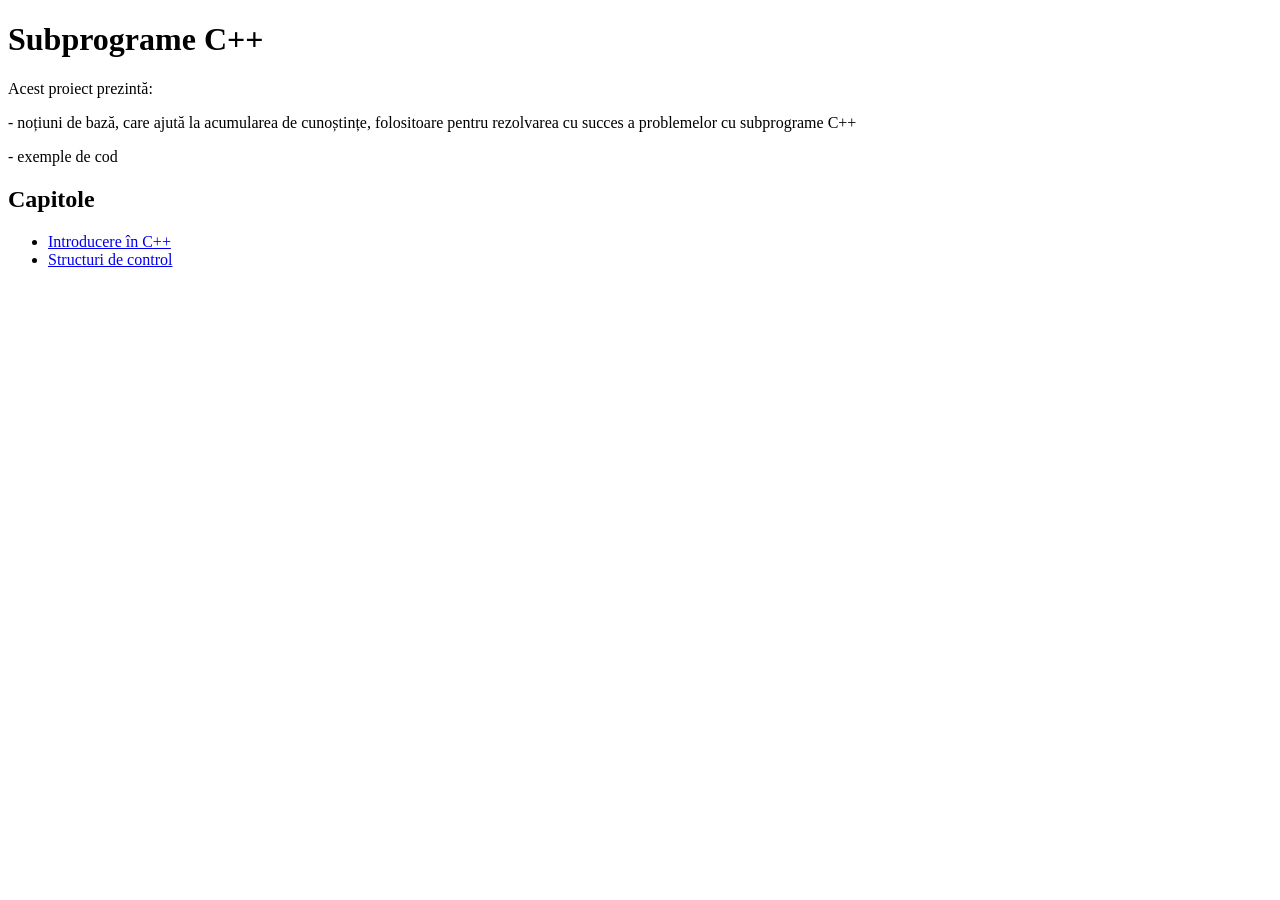
==== index.html @ 9d49751d "Create index.html" ====
<!DOCTYPE html>
<html>
<head>
    <title>Subprograme C++</title>
    <link rel="stylesheet" href="style.css">
</head>

<body>

<div class="container">

    <h1>Subprograme C++</h1>

  <p class="intro">
    Acest proiect prezintă:
</p>

<p>- noțiuni de bază, care ajută la acumularea de cunoștințe, folositoare pentru rezolvarea cu succes a problemelor cu subprograme C++</p>
<p>- exemple de cod</p>
    <h2>Capitole</h2>

    <ul>
        <li><a href="capitol1.html">Introducere în C++</a></li>
        <li><a href="capitol2.html">Structuri de control</a></li>
    </ul>

</div>

</body>
</html>
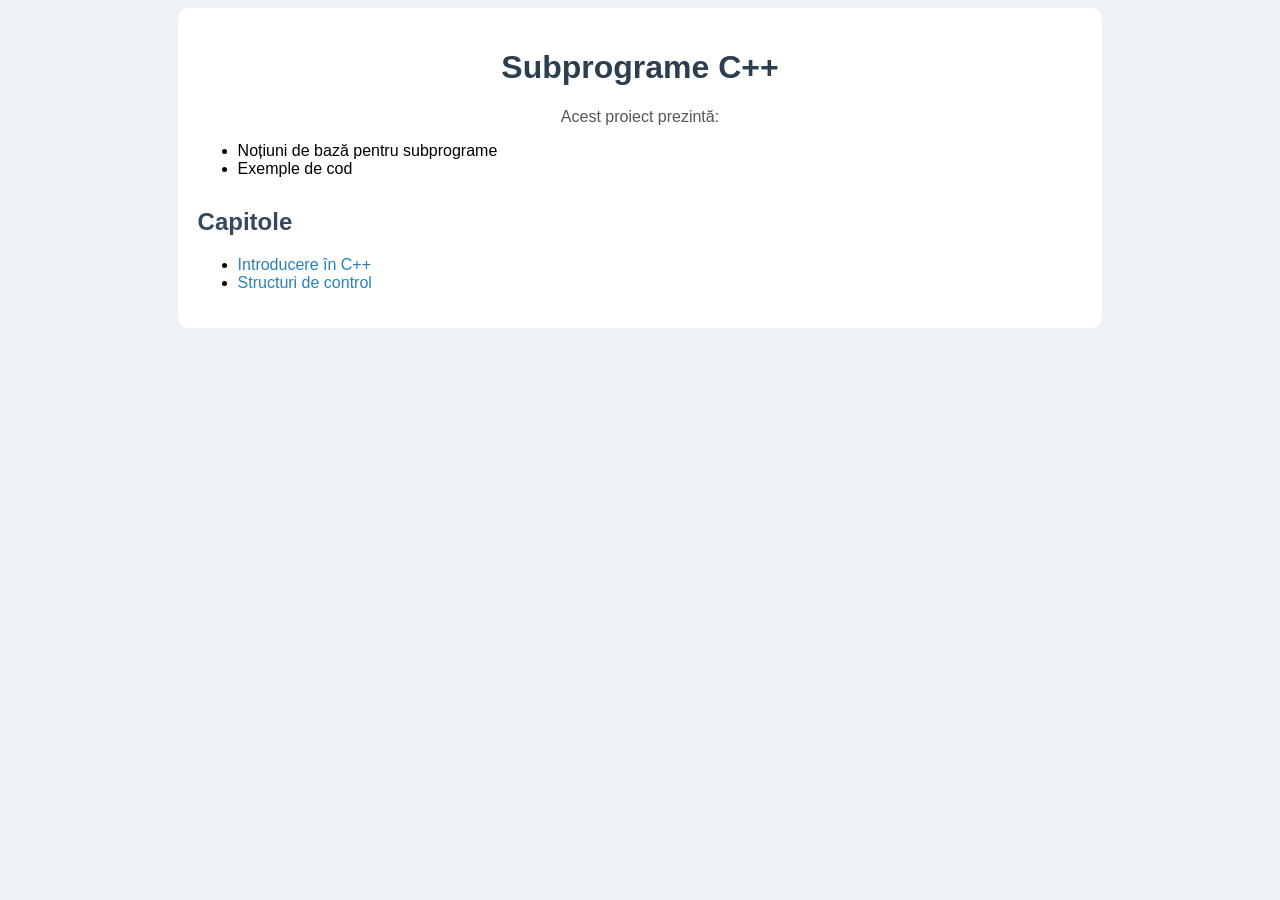
==== commit cbd4305d: "Update index.html" ====
--- a/index.html
+++ b/index.html
@@ -15,8 +15,10 @@
     Acest proiect prezintă:
 </p>
 
-<p>- noțiuni de bază, care ajută la acumularea de cunoștințe, folositoare pentru rezolvarea cu succes a problemelor cu subprograme C++</p>
-<p>- exemple de cod</p>
+<ul>
+    <li>Noțiuni de bază pentru subprograme</li>
+    <li>Exemple de cod</li>
+</ul>
     <h2>Capitole</h2>
 
     <ul>
--- a/style.css
+++ b/style.css
@@ -0,0 +1,36 @@
+body {
+    background-color: #eef2f7;
+    font-family: Arial, sans-serif;
+}
+
+.container {
+    width: 70%;
+    margin: auto;
+    background: white;
+    padding: 20px;
+    border-radius: 10px;
+}
+
+h1 {
+    text-align: center;
+    color: #2c3e50;
+}
+
+.intro {
+    text-align: center;
+    color: #555;
+}
+
+h2 {
+    margin-top: 30px;
+    color: #34495e;
+}
+
+a {
+    text-decoration: none;
+    color: #2980b9;
+}
+
+a:hover {
+    text-decoration: underline;
+}
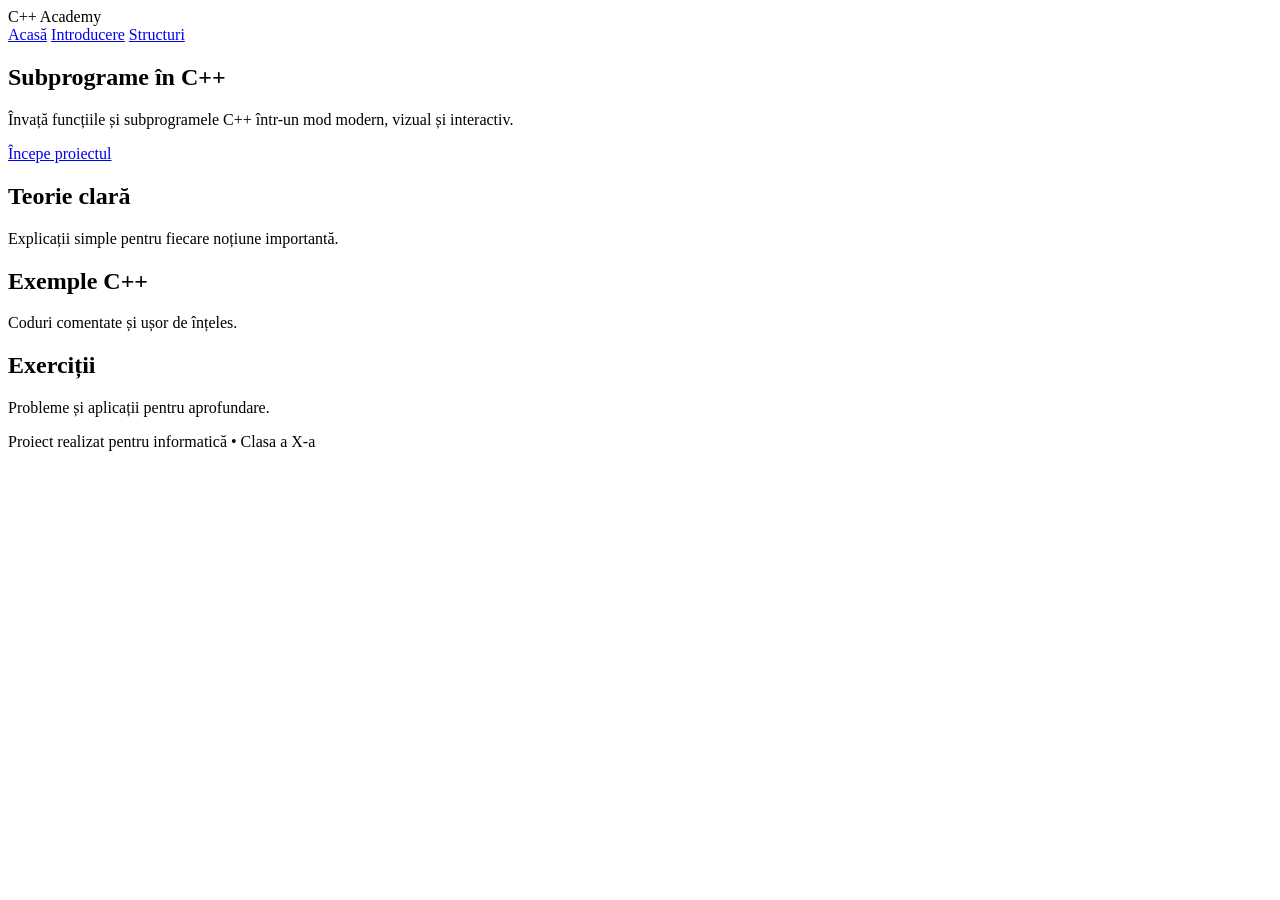
==== commit 011391ec: "Update index.html" ====
--- a/index.html
+++ b/index.html
@@ -1,32 +1,85 @@
 <!DOCTYPE html>
-<html>
+<html lang="ro">
+
 <head>
+    <meta charset="UTF-8">
+    <meta name="viewport" content="width=device-width, initial-scale=1.0">
     <title>Subprograme C++</title>
+
     <link rel="stylesheet" href="style.css">
+
+    <!-- font modern -->
+    <link rel="preconnect" href="https://fonts.googleapis.com">
+    <link href="https://fonts.googleapis.com/css2?family=Poppins:wght@300;400;600;700&display=swap" rel="stylesheet">
 </head>
 
 <body>
 
-<div class="container">
+    <!-- bara sus -->
+    <header>
+        <div class="logo">C++ Academy</div>
 
-    <h1>Subprograme C++</h1>
+        <nav>
+            <a href="index.html">Acasă</a>
+            <a href="capitol1.html">Introducere</a>
+            <a href="capitol2.html">Structuri</a>
+        </nav>
+    </header>
 
-  <p class="intro">
-    Acest proiect prezintă:
-</p>
+    <!-- sectiune principala -->
+    <section class="hero">
 
-<ul>
-    <li>Noțiuni de bază pentru subprograme</li>
-    <li>Exemple de cod</li>
-</ul>
-    <h2>Capitole</h2>
+        <div class="hero-text">
 
-    <ul>
-        <li><a href="capitol1.html">Introducere în C++</a></li>
-        <li><a href="capitol2.html">Structuri de control</a></li>
-    </ul>
+            <h1>Subprograme în C++</h1>
 
-</div>
+            <p>
+                Învață funcțiile și subprogramele C++ într-un mod modern,
+                vizual și interactiv.
+            </p>
+
+            <a class="btn" href="capitol1.html">
+                Începe proiectul
+            </a>
+
+        </div>
+
+    </section>
+
+    <!-- carduri -->
+    <section class="cards">
+
+        <div class="card">
+            <h2>Teorie clară</h2>
+
+            <p>
+                Explicații simple pentru fiecare noțiune importantă.
+            </p>
+        </div>
+
+        <div class="card">
+            <h2>Exemple C++</h2>
+
+            <p>
+                Coduri comentate și ușor de înțeles.
+            </p>
+        </div>
+
+        <div class="card">
+            <h2>Exerciții</h2>
+
+            <p>
+                Probleme și aplicații pentru aprofundare.
+            </p>
+        </div>
+
+    </section>
+
+    <!-- footer -->
+    <footer>
+        <p>Proiect realizat pentru informatică • Clasa a X-a</p>
+    </footer>
 
 </body>
+
 </html>
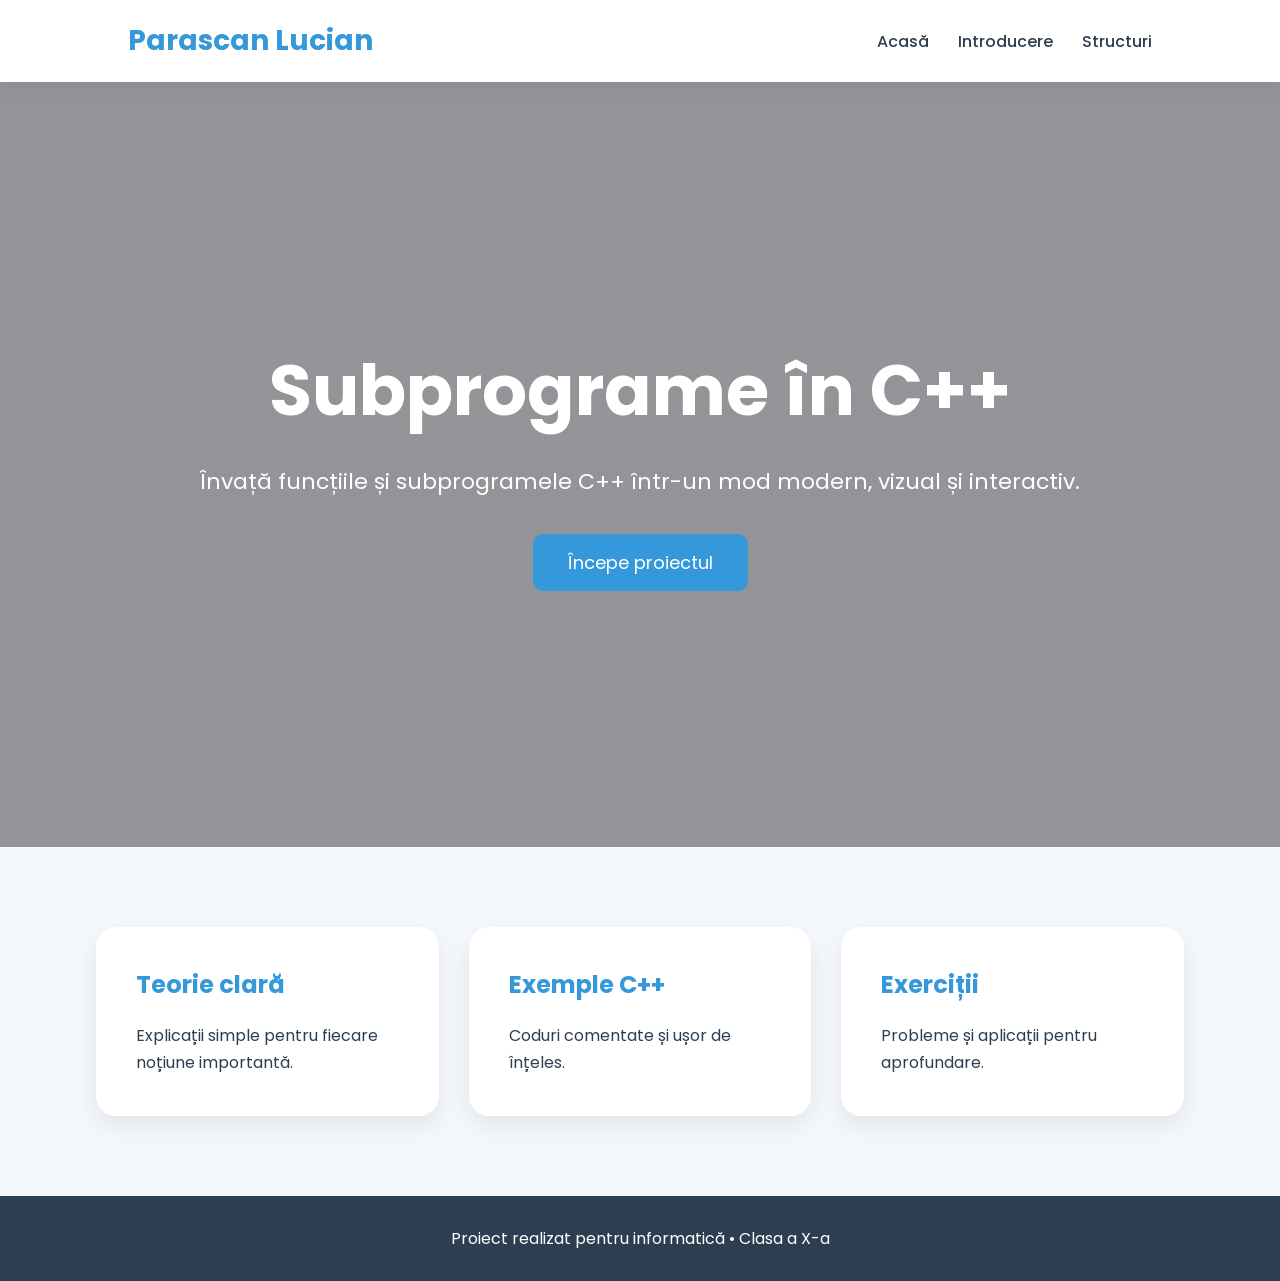
==== commit 27bdd8b8: "Update index.html" ====
--- a/index.html
+++ b/index.html
@@ -17,7 +17,7 @@
 
     <!-- bara sus -->
     <header>
-        <div class="logo">C++ Academy</div>
+        <div class="logo">Parascan Lucian</div>
 
         <nav>
             <a href="index.html">Acasă</a>
--- a/style.css
+++ b/style.css
@@ -0,0 +1,149 @@
+*{
+    margin:0;
+    padding:0;
+    box-sizing:border-box;
+}
+
+body{
+    font-family:'Poppins', sans-serif;
+    background:#f4f7fb;
+    color:#2c3e50;
+}
+
+/* HEADER */
+
+header{
+    width:100%;
+    padding:20px 10%;
+    display:flex;
+    justify-content:space-between;
+    align-items:center;
+
+    background:white;
+    box-shadow:0 5px 15px rgba(0,0,0,0.05);
+
+    position:sticky;
+    top:0;
+    z-index:100;
+}
+
+.logo{
+    font-size:28px;
+    font-weight:700;
+    color:#3498db;
+}
+
+nav a{
+    text-decoration:none;
+    margin-left:25px;
+    color:#2c3e50;
+    font-weight:500;
+    transition:0.3s;
+}
+
+nav a:hover{
+    color:#3498db;
+}
+
+/* HERO */
+
+.hero{
+    min-height:85vh;
+
+    display:flex;
+    align-items:center;
+    justify-content:center;
+
+    text-align:center;
+
+    background:
+    linear-gradient(rgba(0,0,0,0.4),
+    rgba(0,0,0,0.4)),
+    url("https://images.unsplash.com/photo-1515879218367-8466d910aaa4?q=80&w=2070");
+
+    background-size:cover;
+    background-position:center;
+
+    color:white;
+}
+
+.hero-text{
+    width:70%;
+}
+
+.hero h1{
+    font-size:70px;
+    margin-bottom:20px;
+}
+
+.hero p{
+    font-size:22px;
+    margin-bottom:35px;
+    line-height:1.6;
+}
+
+.btn{
+    display:inline-block;
+    padding:15px 35px;
+
+    background:#3498db;
+    color:white;
+
+    text-decoration:none;
+    border-radius:10px;
+
+    font-size:18px;
+    transition:0.3s;
+}
+
+.btn:hover{
+    background:#217dbb;
+    transform:translateY(-3px);
+}
+
+/* CARDURI */
+
+.cards{
+    width:85%;
+    margin:80px auto;
+
+    display:grid;
+    grid-template-columns:repeat(auto-fit,minmax(250px,1fr));
+    gap:30px;
+}
+
+.card{
+    background:white;
+    padding:40px;
+
+    border-radius:20px;
+
+    box-shadow:0 10px 25px rgba(0,0,0,0.08);
+
+    transition:0.3s;
+}
+
+.card:hover{
+    transform:translateY(-10px);
+}
+
+.card h2{
+    margin-bottom:20px;
+    color:#3498db;
+}
+
+.card p{
+    line-height:1.7;
+}
+
+/* FOOTER */
+
+footer{
+    background:#2c3e50;
+    color:white;
+
+    text-align:center;
+
+    padding:30px;
+    margin-top:80px;
+}
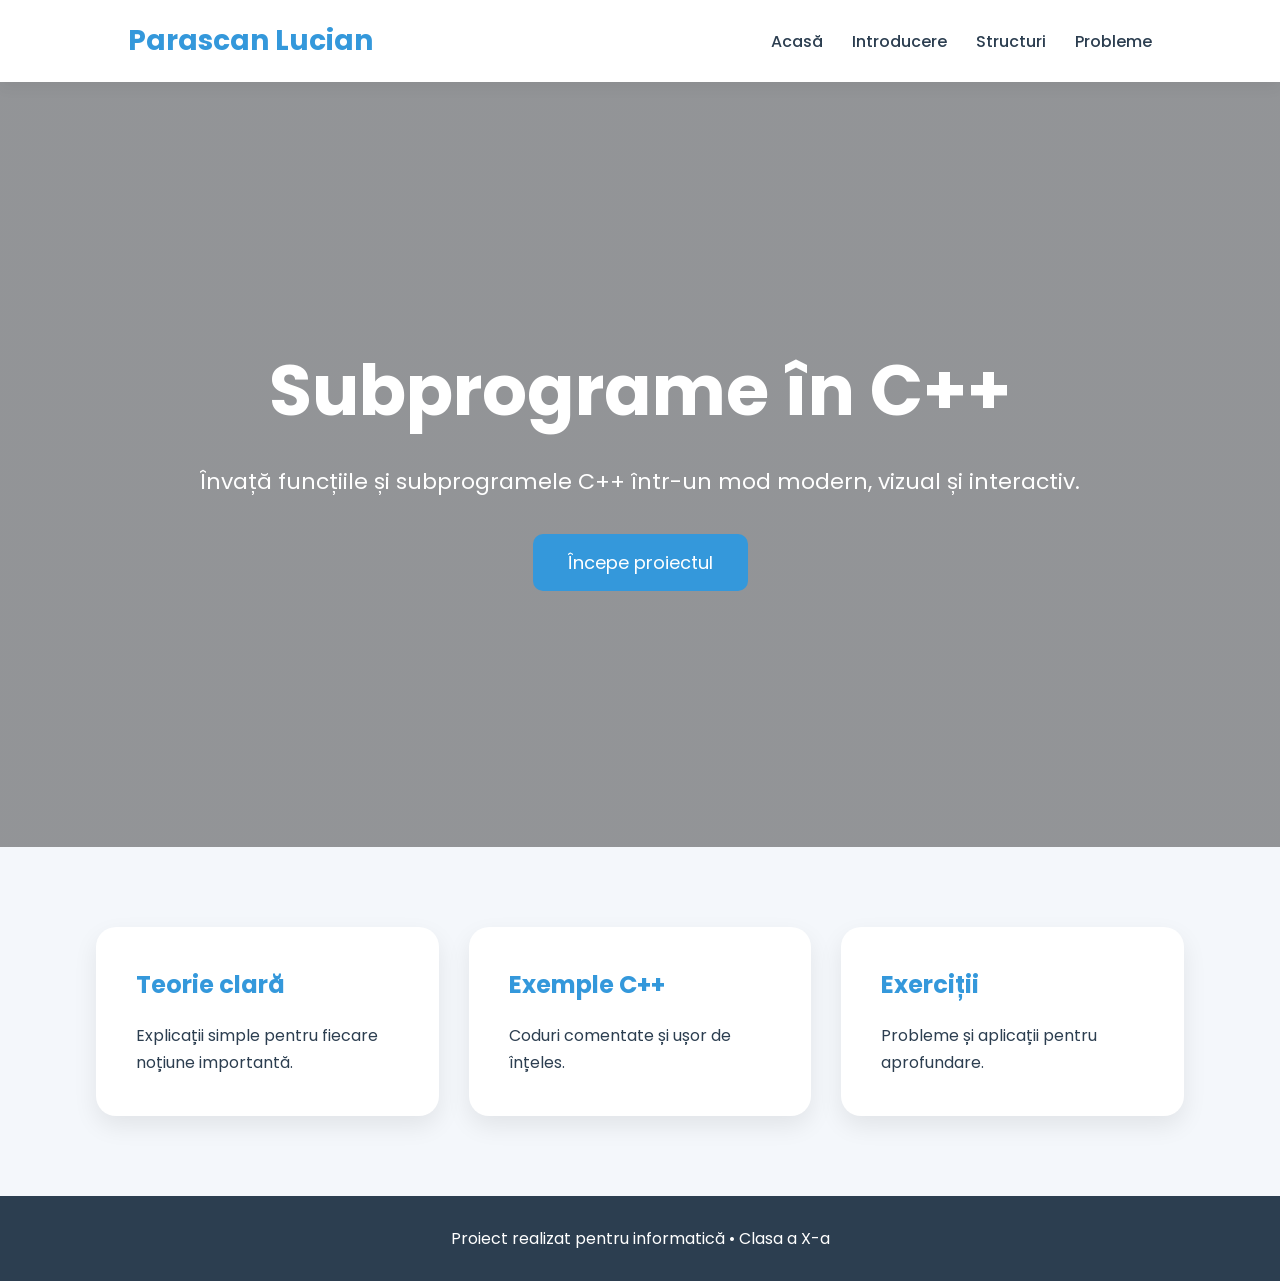
==== commit f88506d3: "Update index.html" ====
--- a/index.html
+++ b/index.html
@@ -23,6 +23,7 @@
             <a href="index.html">Acasă</a>
             <a href="capitol1.html">Introducere</a>
             <a href="capitol2.html">Structuri</a>
+            <a href="capitol3.html">Probleme</a>
         </nav>
     </header>
 
--- a/style.css
+++ b/style.css
@@ -59,7 +59,7 @@
     background:
     linear-gradient(rgba(0,0,0,0.4),
     rgba(0,0,0,0.4)),
-    url("https://images.unsplash.com/photo-1515879218367-8466d910aaa4?q=80&w=2070");
+    url("images/1392299.png");
 
     background-size:cover;
     background-position:center;
@@ -147,3 +147,255 @@
     padding:30px;
     margin-top:80px;
 }
+
+/* MINI HERO */
+
+.mini-hero{
+    padding:100px 10%;
+    text-align:center;
+
+    background:
+    linear-gradient(rgba(0,0,0,0.6),
+    rgba(0,0,0,0.6)),
+    url("images/1392299.png");
+
+    background-size:cover;
+    background-position:center;
+
+    color:white;
+}
+
+.mini-hero h1{
+    font-size:55px;
+    margin-bottom:20px;
+}
+
+.mini-hero p{
+    font-size:22px;
+}
+
+/* CONTINUT LECTIE */
+
+.lesson-container{
+    width:85%;
+    margin:60px auto;
+
+    display:flex;
+    flex-direction:column;
+    gap:35px;
+}
+
+/* CARDURI */
+
+.lesson-card{
+    background:white;
+
+    padding:40px;
+
+    border-radius:20px;
+
+    box-shadow:0 10px 30px rgba(0,0,0,0.08);
+
+    transition:0.3s;
+}
+
+.lesson-card:hover{
+    transform:translateY(-5px);
+}
+
+.lesson-card h2{
+    color:#3498db;
+    margin-bottom:20px;
+}
+
+/* COD C++ */
+
+pre{
+    background:#1e1e1e;
+
+    color:#00ff88;
+
+    padding:25px;
+
+    border-radius:15px;
+
+    overflow-x:auto;
+
+    font-size:16px;
+}
+
+code{
+    font-family:Consolas, monospace;
+}
+
+/* LISTA */
+
+.theory-list{
+    padding-left:20px;
+}
+
+.theory-list li{
+    margin:15px 0;
+    line-height:1.7;
+}
+
+/* BUTOANE */
+
+.navigation-buttons{
+    width:85%;
+    margin:50px auto;
+
+    display:flex;
+    justify-content:space-between;
+}
+
+.nav-btn{
+    background:#3498db;
+    color:white;
+
+    text-decoration:none;
+
+    padding:15px 25px;
+
+    border-radius:10px;
+
+    transition:0.3s;
+}
+
+.nav-btn:hover{
+    background:#217dbb;
+    transform:scale(1.05);
+}
+
+/* LAYOUT LECTIE */
+
+.lesson-layout{
+    width:90%;
+    margin:60px auto;
+
+    display:grid;
+    grid-template-columns:250px 1fr;
+
+    gap:40px;
+}
+
+/* SIDEBAR */
+
+.sidebar{
+    background:white;
+
+    padding:30px;
+
+    border-radius:20px;
+
+    height:fit-content;
+
+    position:sticky;
+    top:120px;
+
+    box-shadow:0 10px 25px rgba(0,0,0,0.08);
+}
+
+.sidebar h3{
+    margin-bottom:20px;
+    color:#3498db;
+}
+
+.sidebar a{
+    display:block;
+
+    margin:12px 0;
+
+    padding:12px;
+
+    background:#f4f7fb;
+
+    color:#2c3e50;
+
+    border-radius:10px;
+
+    text-decoration:none;
+
+    transition:0.3s;
+}
+
+.sidebar a:hover{
+    background:#3498db;
+    color:white;
+}
+
+/* IMPORTANT BOX */
+
+.important-box{
+    background:#fff8e1;
+
+    border-left:8px solid #f1c40f;
+
+    padding:30px;
+
+    border-radius:15px;
+
+    box-shadow:0 8px 20px rgba(0,0,0,0.05);
+}
+
+.important-box h3{
+    color:#e67e22;
+    margin-bottom:10px;
+}
+
+/* EXERCISE */
+
+.exercise-box{
+    background:#eafaf1;
+
+    border-left:8px solid #2ecc71;
+
+    padding:30px;
+
+    border-radius:15px;
+
+    box-shadow:0 8px 20px rgba(0,0,0,0.05);
+}
+
+.exercise-box h3{
+    color:#27ae60;
+    margin-bottom:10px;
+}
+
+/* RESPONSIVE */
+
+@media(max-width:1000px){
+
+    .lesson-layout{
+        grid-template-columns:1fr;
+    }
+
+    .sidebar{
+        position:relative;
+        top:0;
+    }
+
+}
+
+/* TABEL */
+
+.info-table{
+    width:100%;
+    border-collapse:collapse;
+    margin-top:20px;
+}
+
+.info-table th{
+    background:#3498db;
+    color:white;
+    padding:15px;
+}
+
+.info-table td{
+    padding:15px;
+    border:1px solid #dcdcdc;
+}
+
+.info-table tr:nth-child(even){
+    background:#f4f7fb;
+}
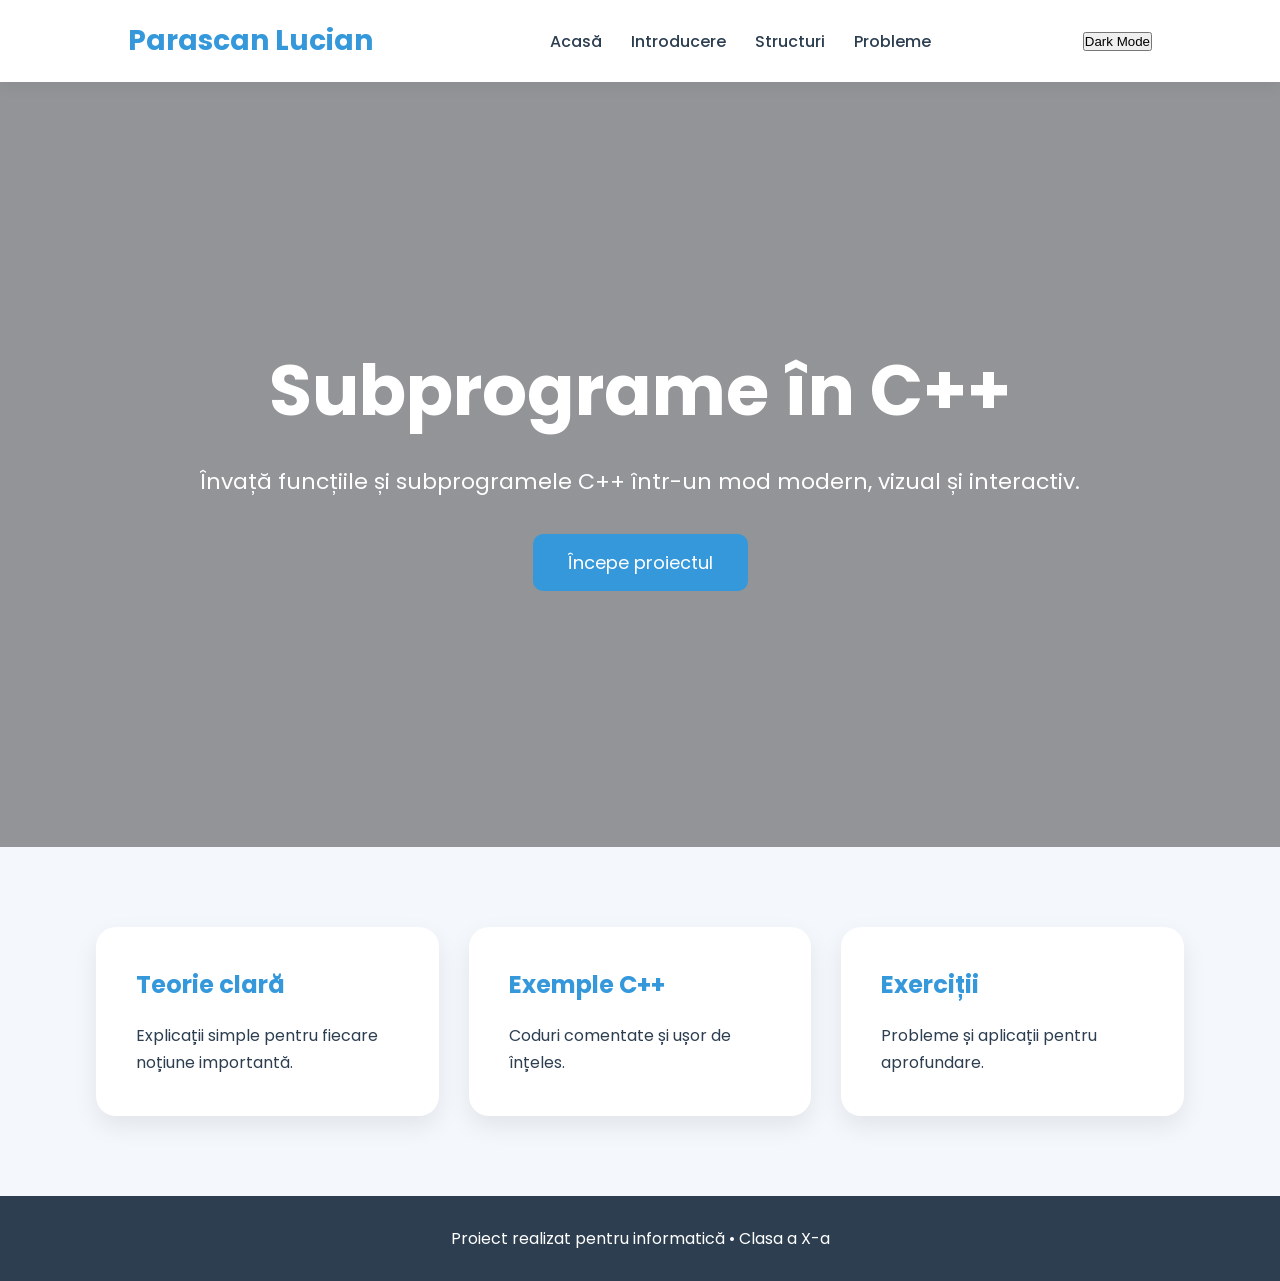
==== commit dba85a94: "Update index.html" ====
--- a/index.html
+++ b/index.html
@@ -25,6 +25,9 @@
             <a href="capitol2.html">Structuri</a>
             <a href="capitol3.html">Probleme</a>
         </nav>
+        <button id="darkModeBtn">
+    Dark Mode
+</button>
     </header>
 
     <!-- sectiune principala -->
@@ -80,7 +83,9 @@
     <footer>
         <p>Proiect realizat pentru informatică • Clasa a X-a</p>
     </footer>
-
+    
+<script src="script.js"></script>
+    
 </body>
 
 </html>
--- a/style.css
+++ b/style.css
@@ -399,3 +399,40 @@
 .info-table tr:nth-child(even){
     background:#f4f7fb;
 }
+
+/* PROBLEMA PERSONALIZATA */
+
+.custom-problem{
+    background:white;
+
+    padding:40px;
+
+    border-radius:20px;
+
+    box-shadow:0 10px 30px rgba(0,0,0,0.08);
+}
+
+.custom-problem h2{
+    margin-bottom:30px;
+    color:#3498db;
+}
+
+.problem-text{
+    background:#f4f7fb;
+
+    padding:25px;
+
+    border-left:8px solid #3498db;
+
+    border-radius:15px;
+
+    margin-bottom:30px;
+}
+
+.problem-text h3{
+    margin-bottom:15px;
+}
+
+.problem-code h3{
+    margin-bottom:20px;
+}
